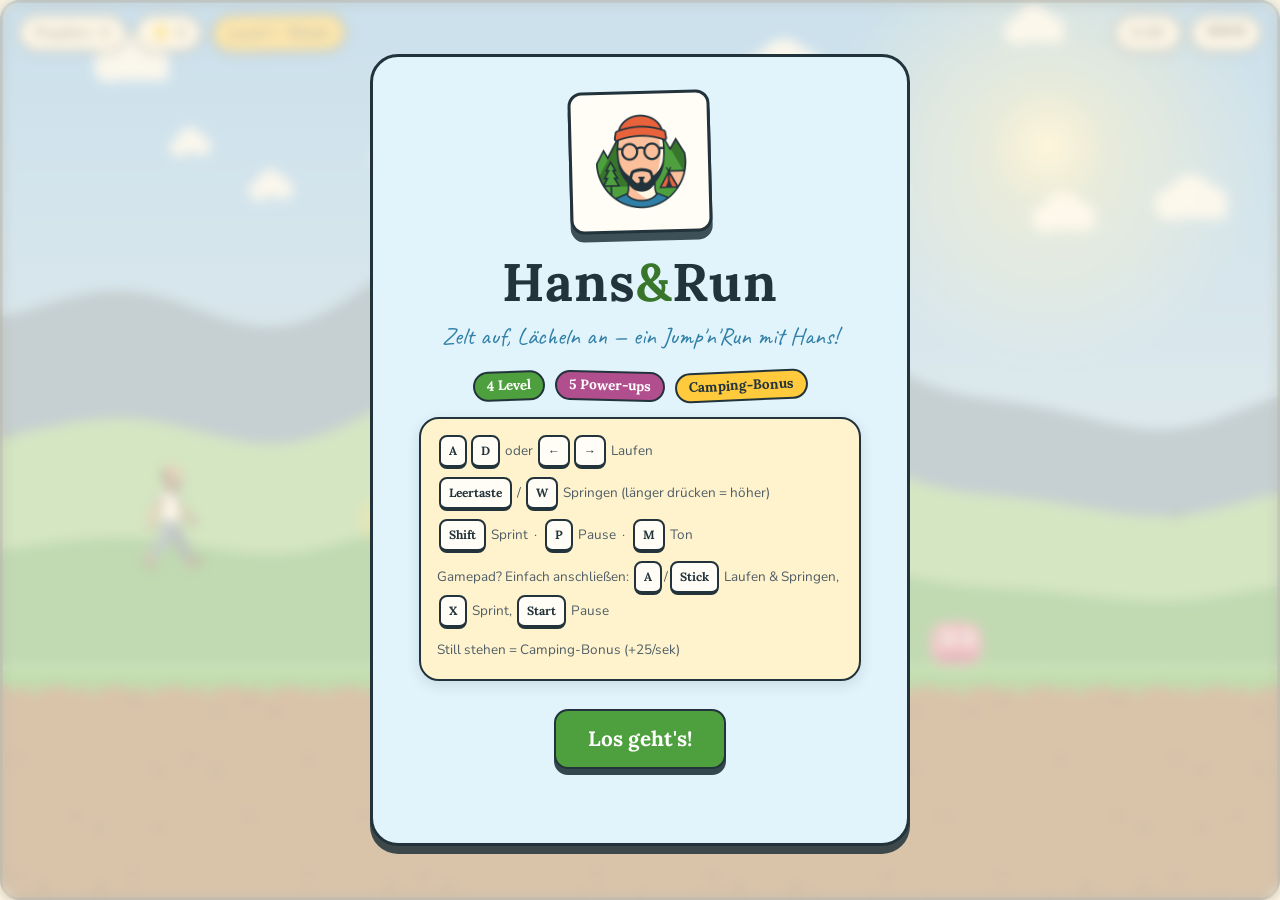
==== games/hans-and-run/index.html @ c3735a1e "hans&run integriert" ====
<!DOCTYPE html>
<html lang="de">
<head>
<meta charset="UTF-8">
<meta name="viewport" content="width=device-width, initial-scale=1.0, user-scalable=no, viewport-fit=cover">
<title>Hans&amp;Run</title>
<link rel="stylesheet" href="css/camper-hans.css">
<link rel="stylesheet" href="style.css">
<link rel="icon" href="images/logos/logo-hans-emblem.png">
</head>
<body class="ch-body">
  <div id="game-wrap">
    <canvas id="game"></canvas>

    <!-- HUD -->
    <div id="hud">
      <div class="hud-left">
        <div class="hud-item" id="hud-score"> 0</div>
        <div class="hud-item" id="hud-coins"> 0</div>
      </div>
      <div class="hud-center" id="hud-level">Level 1</div>
      <div class="hud-right">
        <div class="hud-item" id="hud-time"> 0:00</div>
        <div class="hud-item" id="hud-lives">x 3</div>
      </div>
    </div>
    <div id="powerbar"></div>

    <!-- Debug: Level-Auswahl (Taste L oder URL ?debug=1) -->
    <div id="debug-panel" class="hidden">
      <b>Debug: Level waehlen</b>
      <div class="hint">Taste L: Panel zu/auf</div>
      <div id="debug-levels"></div>
    </div>

    <!-- Touch controls -->
    <div id="touch" class="hidden">
      <div class="touch-side">
        <button class="tbtn" id="btn-left" aria-label="Links">&#9664;</button>
        <button class="tbtn" id="btn-right" aria-label="Rechts">&#9654;</button>
      </div>
      <div class="touch-side">
        <button class="tbtn big" id="btn-jump" aria-label="Springen">&#8679;</button>
      </div>
    </div>

    <!-- Overlays / Menues im Camper-Hans-Stil -->
    <div id="overlay" class="overlay">
      <div class="panel" id="panel-start">
        <span class="ch-sticker ch-float"><img src="images/logos/logo-hans-emblem.png" alt="Camper Hans Logo" class="mascot"></span>
        <h1 class="ch-h1">Hans<em>&amp;</em>Run</h1>
        <p class="subtitle">Zelt auf, L&auml;cheln an — ein Jump'n'Run mit Hans!</p>
        <div class="badge-row">
          <span class="ch-badge ch-badge-forest">4 Level</span>
          <span class="ch-badge ch-badge-berry">5 Power-ups</span>
          <span class="ch-badge">Camping-Bonus</span>
        </div>
        <div class="ch-card ch-card-sun ch-card-tight controls-hint">
          <div class="key-row"><span class="key">A</span><span class="key">D</span> oder <span class="key">&#8592;</span><span class="key">&#8594;</span> Laufen</div>
          <div class="key-row"><span class="key">Leertaste</span> / <span class="key">W</span> Springen (l&#228;nger dr&#252;cken = h&#246;her)</div>
          <div class="key-row"><span class="key">Shift</span> Sprint &nbsp;&middot;&nbsp; <span class="key">P</span> Pause &nbsp;&middot;&nbsp; <span class="key">M</span> Ton</div>
          <div class="key-row">Gamepad? Einfach anschlie&szlig;en: <span class="key">A</span>/<span class="key">Stick</span> Laufen &amp; Springen, <span class="key">X</span> Sprint, <span class="key">Start</span> Pause</div>
          <div class="key-row">Still stehen = Camping-Bonus (+25/sek)</div>
        </div>
        <button class="ch-btn ch-btn-primary ch-btn-lg" id="btn-start">Los geht's!</button>
        <p class="ch-hand best" id="best-score"></p>
      </div>

      <div class="panel hidden" id="panel-pause">
        <h2 class="ch-h2">Zelt-Pause</h2>
        <p class="ch-hand">Kaffee holen — Hans wartet am Lagerfeuer!</p>
        <button class="ch-btn ch-btn-primary" id="btn-resume">Weiter</button>
        <button class="ch-btn ch-btn-sky" id="btn-restart-pause">Level neu aufbauen</button>
        <button class="ch-btn ch-btn-ghost" id="btn-quit">Zur&#252;ck zum Titel</button>
      </div>

      <div class="panel hidden" id="panel-complete">
        <h2 class="ch-h2" id="complete-title">Level geschafft!</h2>
        <p class="ch-hand">Zeit f&#252;r ein Stockbrot.</p>
        <div class="stats" id="complete-stats"></div>
        <button class="ch-btn ch-btn-primary" id="btn-next">Weiter geht's</button>
      </div>

      <div class="panel hidden" id="panel-gameover">
        <h2 class="ch-h2">Ups — Zelt umgefallen!</h2>
        <p class="ch-hand">Kein Problem, Hans baut es wieder auf.</p>
        <div class="stats" id="gameover-stats"></div>
        <button class="ch-btn ch-btn-primary" id="btn-tryagain">Nochmal!</button>
        <button class="ch-btn ch-btn-ghost" id="btn-quit2">Zur&#252;ck zum Titel</button>
      </div>

      <div class="panel hidden" id="panel-win">
        <span class="ch-sticker ch-sticker-right ch-float"><img src="Hans_mashmellow.png" alt="Hans mit Marshmallow" class="mascot"></span>
        <h2 class="ch-h2">Ferien komplett!</h2>
        <p class="ch-hand">Bis bald am Lagerfeuer! — Hans</p>
        <div class="stats" id="win-stats"></div>
        <button class="ch-btn ch-btn-primary" id="btn-win-restart">Von vorn</button>
      </div>
    </div>

    <div id="mute-indicator" class="hidden">&#128263; Ton aus</div>
    <div id="toasts"></div>
  </div>

  <script src="js/game.js"></script>
</body>
</html>
---- games/hans-and-run/css/camper-hans.css ----
/* ============================================================
   CAMPER HANS – Corporate Identity Stylesheet
   Version 1.2.1
   Kopiere diese Datei in dein Projekt und nutze die ch-Klassen.
   Source of Truth für Werte: tokens/camper-hans.tokens.json
   ============================================================ */

/* ---------- Google Fonts (einmal pro Seite einbinden) ---------- */
@import url('https://fonts.googleapis.com/css2?family=Lora:wght@500;600;700&family=Nunito:wght@400;600;700&family=Caveat:wght@500;600;700&display=swap');

/* ---------- Design-Tokens ---------- */
:root {
  /* Farben */
  --ch-cream:        #FFF6E3;
  --ch-paper:        #FFFDF5;
  --ch-night:        #22333B;
  --ch-night-soft:   #4E5D66;

  --ch-forest:       #4E9F3D;
  --ch-forest-dark:  #37762B;
  --ch-forest-soft:  #E4F2DC;

  --ch-sky:          #6FC3E8;
  --ch-lake:         #2F7FA6;
  --ch-sky-soft:     #E1F3FB;

  --ch-sun:          #FFCB3C;
  --ch-sun-dark:     #F0AE1F;
  --ch-sun-soft:     #FFF3CE;

  --ch-campfire:     #E8623C;
  --ch-campfire-dark:#C6451F;
  --ch-fire-soft:    #FCE3D9;

  --ch-wood:         #8B5A2B;
  --ch-wood-dark:    #6E431F;
  --ch-wood-soft:    #F3E6D7;

  --ch-berry:        #B14E8D;
  --ch-berry-soft:   #F9E1F1;

  /* Schriften */
  --ch-font-display: 'Lora', serif;
  --ch-font-body:    'Nunito', sans-serif;
  --ch-font-hand:    'Caveat', cursive;

  /* Größen */
  --ch-radius-sm: 8px;
  --ch-radius-md: 14px;
  --ch-radius-lg: 20px;
  --ch-radius-xl: 28px;
  --ch-radius-pill: 999px;

  --ch-space-3xs: 4px;
  --ch-space-2xs: 8px;
  --ch-space-xs:  12px;
  --ch-space-sm:  16px;
  --ch-space-md:  24px;
  --ch-space-lg:  32px;
  --ch-space-xl:  48px;
  --ch-space-2xl: 64px;
  --ch-space-3xl: 96px;

  /* Schatten */
  --ch-shadow-soft:   0 4px 14px rgba(34, 51, 59, 0.12);
  --ch-shadow-pop:    0 6px 0 rgba(34, 51, 59, 0.9);
  --ch-shadow-sticker: 0 8px 0 rgba(34, 51, 59, 0.85);

  /* Bewegung */
  --ch-fast:   120ms;
  --ch-normal: 200ms;
  --ch-slow:   300ms;
  --ch-spring: cubic-bezier(0.34, 1.56, 0.64, 1);
}

/* ---------- Basis ---------- */
* { box-sizing: border-box; }

.ch-body, body.ch-body {
  margin: 0;
  background-color: var(--ch-cream);
  color: var(--ch-night);
  font-family: var(--ch-font-body);
  font-size: 16px;
  line-height: 1.6;
}

.ch-container {
  max-width: 1080px;
  margin: 0 auto;
  padding: 0 var(--ch-space-sm);
}

/* Überschriften: rund, verspielt, immer Display-Font */
h1.ch-h1, h2.ch-h2, h3.ch-h3,
.ch-h1, .ch-h2, .ch-h3 {
  font-family: var(--ch-font-display);
  line-height: 1.15;
  margin: 0 0 var(--ch-space-xs);
  color: var(--ch-night);
}

.ch-h1 { font-size: clamp(2rem, 5vw, 3.25rem); font-weight: 700; }
.ch-h2 { font-size: clamp(1.5rem, 3.5vw, 2rem);   font-weight: 700; }
.ch-h3 { font-size: clamp(1.125rem, 2.5vw, 1.5rem); font-weight: 700; }

.ch-h1 em, .ch-h2 em, .ch-title em {
  font-style: normal;
  color: var(--ch-forest-dark);
}

.ch-hand {
  font-family: var(--ch-font-hand);
  font-size: 1.35em;
  color: var(--ch-campfire-dark);
}

.ch-lead { font-size: 1.125rem; color: var(--ch-night-soft); }

.ch-hr {
  border: none;
  border-top: 3px dashed var(--ch-wood);
  margin: var(--ch-space-md) 0;
}

.ch-link {
  color: var(--ch-lake);
  font-weight: 700;
  text-decoration: underline;
  text-decoration-style: dotted;
  text-underline-offset: 3px;
}
.ch-link:hover { color: var(--ch-campfire-dark); }

/* ---------- Buttons (Sticker-Stil mit Pop-Schatten) ---------- */
.ch-btn {
  display: inline-flex;
  align-items: center;
  gap: var(--ch-space-2xs);
  font-family: var(--ch-font-display);
  font-weight: 700;
  font-size: 1.05rem;
  padding: var(--ch-space-2xs) var(--ch-space-md);
  min-height: 48px;
  border: 2px solid var(--ch-night);
  border-radius: var(--ch-radius-md);
  background: var(--ch-paper);
  color: var(--ch-night);
  cursor: pointer;
  box-shadow: var(--ch-shadow-pop);
  transition: transform var(--ch-fast) var(--ch-spring),
              box-shadow var(--ch-fast) var(--ch-spring),
              background-color var(--ch-fast) ease;
  text-decoration: none;
  user-select: none;
}
.ch-btn:hover { transform: translateY(2px); box-shadow: 0 4px 0 rgba(34, 51, 59, 0.9); }
.ch-btn:active { transform: translateY(6px); box-shadow: 0 0 0 rgba(34, 51, 59, 0.9); }
.ch-btn:focus-visible { outline: 3px solid var(--ch-sun); outline-offset: 2px; }
.ch-btn:disabled { opacity: 0.5; cursor: not-allowed; transform: none; box-shadow: var(--ch-shadow-pop); }

.ch-btn-primary { background: var(--ch-forest); color: #fff; }
.ch-btn-primary:hover { background: var(--ch-forest-dark); }

.ch-btn-sun { background: var(--ch-sun); color: var(--ch-night); }
.ch-btn-sun:hover { background: var(--ch-sun-dark); }

.ch-btn-sky { background: var(--ch-sky); color: var(--ch-night); }
.ch-btn-sky:hover { background: var(--ch-lake); color: #fff; }

.ch-btn-fire { background: var(--ch-campfire); color: #fff; }
.ch-btn-fire:hover { background: var(--ch-campfire-dark); }

.ch-btn-berry { background: var(--ch-berry); color: #fff; }
.ch-btn-berry:hover { background: #8E3B70; }

.ch-btn-ghost {
  background: transparent;
  box-shadow: none;
  border-color: var(--ch-night-soft);
  border-style: dashed;
}
.ch-btn-ghost:hover { box-shadow: none; background: var(--ch-sun-soft); }

.ch-btn-sm { min-height: 38px; font-size: 0.9rem; padding: 6px var(--ch-space-sm); }
.ch-btn-lg { min-height: 60px; font-size: 1.3rem; padding: var(--ch-space-xs) var(--ch-space-lg); }

/* ---------- Cards (Lagerplatz für Inhalte) ---------- */
.ch-card {
  background: var(--ch-paper);
  border: 2px solid var(--ch-night);
  border-radius: var(--ch-radius-lg);
  box-shadow: var(--ch-shadow-soft);
  padding: var(--ch-space-md);
  margin-bottom: var(--ch-space-sm);
}
.ch-card-tight { padding: var(--ch-space-sm); }

.ch-card > h3, .ch-card > .ch-h3 { margin-top: 0; }

.ch-card-sun    { background: var(--ch-sun-soft); }
.ch-card-sky    { background: var(--ch-sky-soft); }
.ch-card-forest { background: var(--ch-forest-soft); }
.ch-card-fire   { background: var(--ch-fire-soft); }
.ch-card-wood   { background: var(--ch-wood-soft); }
.ch-card-berry  { background: var(--ch-berry-soft); }

.ch-grid { display: grid; gap: var(--ch-space-sm); }
.ch-grid-2 { grid-template-columns: repeat(auto-fit, minmax(260px, 1fr)); }
.ch-grid-3 { grid-template-columns: repeat(auto-fit, minmax(220px, 1fr)); }
.ch-grid-4 { grid-template-columns: repeat(auto-fit, minmax(180px, 1fr)); }

/* ---------- Badges & Tags (Sticker-Stil) ---------- */
.ch-badge {
  display: inline-block;
  font-family: var(--ch-font-display);
  font-weight: 700;
  font-size: 0.85rem;
  padding: 2px var(--ch-space-xs);
  border: 2px solid var(--ch-night);
  border-radius: var(--ch-radius-pill);
  background: var(--ch-sun);
  color: var(--ch-night);
  transform: rotate(-2deg);
}
.ch-badge-forest { background: var(--ch-forest); color: #fff; }
.ch-badge-sun    { background: var(--ch-sun); }
.ch-badge-sky    { background: var(--ch-sky); }
.ch-badge-fire   { background: var(--ch-campfire); color: #fff; }
.ch-badge-wood   { background: var(--ch-wood); color: #fff; }
.ch-badge-berry  { background: var(--ch-berry); color: #fff; }

.ch-tag {
  display: inline-block;
  font-size: 0.8rem;
  font-weight: 700;
  padding: 2px 10px;
  border-radius: var(--ch-radius-sm);
  background: var(--ch-forest-soft);
  color: var(--ch-forest-dark);
  border: 1px solid currentColor;
}
.ch-tag i { font-style: normal; margin-right: 4px; }

/* ---------- Sticker (Bilder/Gadget mit Dickem Rand) ---------- */
.ch-sticker {
  display: inline-block;
  border: 3px solid var(--ch-night);
  border-radius: var(--ch-radius-md);
  box-shadow: var(--ch-shadow-sticker);
  background: var(--ch-paper);
  padding: var(--ch-space-2xs);
  transform: rotate(-1.5deg);
}
.ch-sticker img { display: block; border-radius: calc(var(--ch-radius-md) - 2px); }
.ch-sticker-right { transform: rotate(1.5deg); }

/* ---------- Alerts (Lagerfeuer-Durchsagen) ---------- */
.ch-alert {
  border: 2px solid var(--ch-night);
  border-left-width: 10px;
  border-radius: var(--ch-radius-md);
  background: var(--ch-paper);
  padding: var(--ch-space-sm) var(--ch-space-md);
  margin-bottom: var(--ch-space-sm);
  box-shadow: var(--ch-shadow-soft);
}
.ch-alert-title {
  font-family: var(--ch-font-display);
  font-weight: 700;
  margin: 0 0 var(--ch-space-3xs);
}
.ch-alert-info    { background: var(--ch-sky-soft);    border-left-color: var(--ch-lake); }
.ch-alert-success { background: var(--ch-forest-soft); border-left-color: var(--ch-forest-dark); }
.ch-alert-warning { background: var(--ch-sun-soft);    border-left-color: var(--ch-sun-dark); }
.ch-alert-error   { background: var(--ch-fire-soft);    border-left-color: var(--ch-campfire-dark); color: var(--ch-campfire-dark); }
.ch-alert-error .ch-alert-title { color: var(--ch-campfire-dark); }

/* ---------- Formulare ---------- */
.ch-label {
  display: block;
  font-family: var(--ch-font-display);
  font-weight: 600;
  margin-bottom: var(--ch-space-3xs);
}

.ch-input, .ch-textarea, .ch-select {
  font-family: var(--ch-font-body);
  font-size: 1rem;
  color: var(--ch-night);
  background: var(--ch-paper);
  border: 2px solid var(--ch-night);
  border-radius: var(--ch-radius-md);
  padding: var(--ch-space-2xs) var(--ch-space-xs);
  min-height: 48px;
  width: 100%;
  transition: box-shadow var(--ch-fast) ease, transform var(--ch-fast) var(--ch-spring);
}
.ch-input:focus, .ch-textarea:focus, .ch-select:focus {
  outline: none;
  box-shadow: 0 0 0 4px var(--ch-sun-soft), 0 4px 0 var(--ch-sun);
  transform: translateY(-2px);
}

.ch-textarea { min-height: 120px; resize: vertical; }

.ch-help {
  font-size: 0.85rem;
  color: var(--ch-night-soft);
  margin-top: var(--ch-space-3xs);
}

/* ---------- Header & Navigation (Wegweiser) ---------- */
.ch-header {
  background: var(--ch-paper);
  border-bottom: 3px solid var(--ch-night);
  box-shadow: var(--ch-shadow-soft);
  position: sticky;
  top: 0;
  z-index: 50;
}
.ch-header-inner {
  display: flex;
  align-items: center;
  justify-content: space-between;
  gap: var(--ch-space-sm);
  padding: var(--ch-space-2xs) var(--ch-space-sm);
  max-width: 1080px;
  margin: 0 auto;
  flex-wrap: wrap;
}
.ch-logo {
  font-family: var(--ch-font-display);
  font-weight: 700;
  font-size: 1.4rem;
  color: var(--ch-night);
  text-decoration: none;
  display: inline-flex;
  align-items: center;
  gap: var(--ch-space-2xs);
}
.ch-logo b { color: var(--ch-forest-dark); }

/* Logo-Bilder (images/logos/): Emblem im Header, Porträt für Steckbrief-Ecken */
.ch-logo img {
  height: 36px;
  width: auto;
  border-radius: var(--ch-radius-pill);
}
.ch-logo-sm img { height: 28px; }
.ch-logo-lg img { height: 56px; }

.ch-portrait {
  border: 3px solid var(--ch-night);
  border-radius: var(--ch-radius-pill);
  box-shadow: var(--ch-shadow-soft);
  height: 64px;
  width: 64px;
  object-fit: cover;
}
.ch-portrait-lg { height: 120px; width: 120px; }
.ch-portrait-sm { height: 40px; width: 40px; }

.ch-nav { display: flex; gap: var(--ch-space-2xs); flex-wrap: wrap; }
.ch-nav a {
  font-family: var(--ch-font-display);
  font-weight: 600;
  color: var(--ch-night);
  text-decoration: none;
  padding: 6px var(--ch-space-xs);
  border-radius: var(--ch-radius-pill);
  border: 2px solid transparent;
  transition: background-color var(--ch-fast) ease, border-color var(--ch-fast) ease;
}
.ch-nav a:hover { background: var(--ch-sun-soft); border-color: var(--ch-sun-dark); }
.ch-nav a.ch-active { background: var(--ch-forest); color: #fff; }

/* ---------- Hero (Startwiese) ---------- */
.ch-hero {
  background-image: url('../images/background-cover-mit-Hans2.png');
  background-size: cover;
  background-position: center;
  border-bottom: 3px solid var(--ch-night);
  padding: var(--ch-space-3xl) var(--ch-space-sm);
  text-align: center;
}
.ch-hero-inner { max-width: 720px; margin: 0 auto; }
.ch-hero h1 {
  font-family: var(--ch-font-display);
  font-size: clamp(2.25rem, 6vw, 4rem);
  font-weight: 700;
  margin: 0 0 var(--ch-space-2xs);
  color: var(--ch-night);
  text-shadow: 0 2px 0 rgba(255, 253, 245, 0.85);
}

/* ---------- Footer (Lagerfeuer-Stelle) ---------- */
.ch-footer {
  background: var(--ch-wood);
  color: var(--ch-cream);
  border-top: 3px solid var(--ch-night);
  margin-top: var(--ch-space-xl);
  padding: var(--ch-space-lg) var(--ch-space-sm) var(--ch-space-md);
}
.ch-footer a { color: var(--ch-sun); }
.ch-footer-cols {
  display: grid;
  gap: var(--ch-space-md);
  grid-template-columns: repeat(auto-fit, minmax(200px, 1fr));
  max-width: 1080px;
  margin: 0 auto;
}
.ch-footer h4 {
  font-family: var(--ch-font-display);
  margin: 0 0 var(--ch-space-2xs);
}
.ch-footer-copy {
  text-align: center;
  font-family: var(--ch-font-hand);
  font-size: 1.3rem;
  margin-top: var(--ch-space-md);
  opacity: 0.9;
}

/* ---------- Spiele-Elemente (Browsergames) ---------- */
.ch-hud {
  display: flex;
  gap: var(--ch-space-xs);
  align-items: center;
  flex-wrap: wrap;
  background: var(--ch-paper);
  border: 3px solid var(--ch-night);
  border-radius: var(--ch-radius-md);
  padding: var(--ch-space-2xs) var(--ch-space-sm);
  box-shadow: var(--ch-shadow-soft);
}

.ch-progress {
  width: 100%;
  height: 20px;
  background: var(--ch-paper);
  border: 2px solid var(--ch-night);
  border-radius: var(--ch-radius-pill);
  overflow: hidden;
}
.ch-progress-bar {
  display: block;
  height: 100%;
  background: repeating-linear-gradient(
    45deg,
    var(--ch-forest) 0 10px,
    var(--ch-forest-dark) 10px 20px
  );
  border-radius: var(--ch-radius-pill);
  transition: width var(--ch-slow) var(--ch-spring);
}
.ch-progress-bar.ch-fire   { background: repeating-linear-gradient(45deg, var(--ch-campfire) 0 10px, var(--ch-campfire-dark) 10px 20px); }
.ch-progress-bar.ch-sun    { background: repeating-linear-gradient(45deg, var(--ch-sun) 0 10px, var(--ch-sun-dark) 10px 20px); }
.ch-progress-bar.ch-berry  { background: repeating-linear-gradient(45deg, var(--ch-berry) 0 10px, #8E3B70 10px 20px); }

.ch-tooltip-wrap { position: relative; display: inline-block; }
.ch-tooltip {
  position: absolute;
  bottom: calc(100% + 8px);
  left: 50%;
  transform: translateX(-50%) rotate(-1deg);
  background: var(--ch-night);
  color: var(--ch-sun-soft);
  font-family: var(--ch-font-hand);
  font-size: 1.1rem;
  padding: 2px 12px;
  border-radius: var(--ch-radius-sm);
  white-space: nowrap;
  opacity: 0;
  pointer-events: none;
  transition: opacity var(--ch-fast) ease;
  z-index: 20;
}
.ch-tooltip-wrap:hover .ch-tooltip,
.ch-tooltip-wrap:focus-within .ch-tooltip { opacity: 1; }

/* Score-Zähler etc. */
.ch-stat {
  font-family: var(--ch-font-display);
  font-size: 1.5rem;
  font-weight: 700;
  color: var(--ch-forest-dark);
}
.ch-stat small {
  display: block;
  font-family: var(--ch-font-body);
  font-size: 0.8rem;
  font-weight: 700;
  color: var(--ch-night-soft);
  text-transform: uppercase;
  letter-spacing: 0.06em;
}

/* Wackel-Animation für Fehler/Feedback im Spiel */
@keyframes ch-shake {
  0%, 100% { transform: translateX(0); }
  20% { transform: translateX(-6px); }
  40% { transform: translateX(6px); }
  60% { transform: translateX(-4px); }
  80% { transform: translateX(4px); }
}
.ch-shake { animation: ch-shake var(--ch-slow) ease; }

/* Hüpf-Animation für Erfolge / Hover-Belohnung */
@keyframes ch-bounce {
  0%, 100% { transform: translateY(0) scale(1); }
  40% { transform: translateY(-10px) scale(1.05); }
  60% { transform: translateY(-4px) scale(1.02); }
}
.ch-bounce { animation: ch-bounce var(--ch-slow) var(--ch-spring); }

/* Leichte Schwebe-Animation für Sticker/Maskottchen */
@keyframes ch-float {
  0%, 100% { transform: translateY(0) rotate(-1.5deg); }
  50% { transform: translateY(-8px) rotate(1deg); }
}
.ch-float { animation: ch-float 3s ease-in-out infinite; }

/* ---------- Utilities ---------- */
.ch-text-center { text-align: center; }
.ch-text-muted   { color: var(--ch-night-soft); }
.ch-mt-sm  { margin-top: var(--ch-space-sm); }
.ch-mt-md  { margin-top: var(--ch-space-md); }
.ch-mt-lg  { margin-top: var(--ch-space-lg); }
.ch-mb-sm  { margin-bottom: var(--ch-space-sm); }
.ch-mb-md  { margin-bottom: var(--ch-space-md); }

/*---------- Reduced Motion: Animationen respektieren ---------- */
@media (prefers-reduced-motion: reduce) {
  .ch-shake, .ch-bounce, .ch-float { animation: none; }
  .ch-btn, .ch-input { transition: none; }
}
---- games/hans-and-run/style.css ----
/* ============================================================
   Hans & Run – Spiel-UI im Camper-Hans-Stil
   Alle Farben, Fonts, Radien und Schatten kommen aus
   css/camper-hans.css (--ch-*-Tokens). Keine eigenen Farben.
   ============================================================ */

* { margin: 0; padding: 0; box-sizing: border-box; }

html, body {
  width: 100%; height: 100%;
  overflow: hidden;
  background: var(--ch-cream);
  font-family: var(--ch-font-body);
  -webkit-tap-highlight-color: transparent;
  user-select: none;
}

#game-wrap {
  position: fixed; inset: 0;
  background: var(--ch-cream);
}

#game {
  position: absolute; inset: 0;
  width: 100%; height: 100%;
  display: block;
  image-rendering: auto;
  border: 3px solid var(--ch-night);
  border-radius: var(--ch-radius-lg);
  box-shadow: var(--ch-shadow-soft);
}

/* ---------- HUD (Sticker-Chips auf Creme-Papier) ---------- */
#hud {
  position: absolute; top: 0; left: 0; right: 0;
  display: flex; justify-content: space-between; align-items: flex-start;
  padding: 14px 18px;
  pointer-events: none;
  z-index: 5;
  gap: 10px;
}
.hud-left, .hud-right { display: flex; gap: 8px; }
.hud-right { margin-left: auto; }
.hud-item {
  font-family: var(--ch-font-display);
  font-weight: 700; font-size: 16px; letter-spacing: .5px;
  color: var(--ch-night);
  background: var(--ch-paper);
  border: 2px solid var(--ch-night);
  border-radius: var(--ch-radius-pill);
  padding: 4px 14px;
  box-shadow: var(--ch-shadow-soft);
  display: flex; align-items: center; gap: 7px;
}
.hud-center {
  font-family: var(--ch-font-display);
  font-weight: 700; font-size: 15px;
  color: var(--ch-night);
  background: var(--ch-sun);
  border: 2px solid var(--ch-night);
  border-radius: var(--ch-radius-pill);
  padding: 5px 14px;
  transform: rotate(-1deg);
  box-shadow: var(--ch-shadow-soft);
}

#powerbar {
  position: absolute; left: 18px; top: 56px;
  display: flex; flex-direction: column; gap: 6px;
  z-index: 5; pointer-events: none;
}
.pu-chip {
  display: flex; align-items: center; gap: 8px;
  background: var(--ch-paper);
  border: 2px solid var(--ch-night);
  padding: 4px 12px 4px 9px;
  border-radius: var(--ch-radius-pill);
  color: var(--ch-night);
  font-size: 12px; font-weight: 700;
  box-shadow: var(--ch-shadow-soft);
}
.pu-chip .bar {
  width: 46px; height: 6px;
  border-radius: var(--ch-radius-pill);
  background: var(--ch-berry-soft);
  border: 1px solid var(--ch-night);
  overflow: hidden;
}
.pu-chip .bar i {
  display: block; height: 100%;
  border-radius: var(--ch-radius-pill);
  background: var(--ch-berry);
  transition: width .1s linear;
}

/* ---------- Overlays / Menues ---------- */
/* ---------- Debug: Level-Auswahl ---------- */
#debug-panel {
  position: absolute; top: 66px; left: 18px; z-index: 12;
  background: var(--ch-paper);
  border: 2px solid var(--ch-night);
  border-radius: var(--ch-radius-md);
  box-shadow: var(--ch-shadow-sticker);
  padding: 12px 14px;
  display: flex; flex-direction: column; gap: 8px;
  font-size: 13px; color: var(--ch-night);
}
#debug-panel .hint { font-size: 11px; color: var(--ch-night-soft); }
#debug-levels { display: flex; flex-direction: column; gap: 6px; }

/* ---------- Overlays / Menues ---------- */
.overlay {
  position: absolute; inset: 0; z-index: 10;
  display: flex; align-items: center; justify-content: center;
  background: rgba(255, 246, 227, .68);
  backdrop-filter: blur(6px);
  transition: opacity .25s ease;
  overflow: auto;
  padding: 24px 16px;
}
.overlay.hidden { opacity: 0; pointer-events: none; }

.panel {
  text-align: center;
  color: var(--ch-night);
  background: var(--ch-paper);
  border: 3px solid var(--ch-night);
  border-radius: var(--ch-radius-xl);
  padding: 34px 46px 30px;
  max-width: min(92vw, 540px);
  box-shadow: var(--ch-shadow-sticker);
  animation: pop .35s var(--ch-spring);
}
.panel.hidden { display: none; }

/* Alle Menue-Panels (Start, Pause, Level geschafft, Game Over, Win):
   leichter Himmelston Himmel-Soft #E1F3FB (Nutzerwunsch) */
.panel { background: #E1F3FB; }

@keyframes pop {
  from { transform: scale(.92) rotate(-1.5deg); opacity: 0; }
  to   { transform: scale(1) rotate(0deg); opacity: 1; }
}

.panel h1 { font-size: clamp(2.4rem, 6vw, 3.3rem); margin: 10px 0 4px; letter-spacing: 1px; }
.panel h2 { font-size: clamp(1.6rem, 4vw, 2.05rem); margin-bottom: 4px; }

.subtitle {
  font-family: var(--ch-font-hand);
  font-size: 1.5rem;
  color: var(--ch-lake);
  margin-bottom: 16px;
}

.badge-row { display: flex; gap: 10px; justify-content: center; margin-bottom: 16px; flex-wrap: wrap; }
.badge-row .ch-badge:nth-child(2) { transform: rotate(1.5deg); }
.badge-row .ch-badge:nth-child(3) { transform: rotate(-2.5deg); }

.mascot {
  width: 120px; height: 120px;
  object-fit: contain; display: block;
}

.controls-hint {
  display: flex; flex-direction: column; gap: 8px;
  margin-bottom: 22px;
  font-size: 13.5px;
  color: var(--ch-night-soft);
  text-align: left;
}
.panel .ch-card { margin-bottom: 22px; }
.key-row { line-height: 26px; }
.key {
  display: inline-block; min-width: 26px;
  padding: 1px 8px; margin: 0 2px;
  background: var(--ch-paper);
  border: 2px solid var(--ch-night);
  border-bottom-width: 4px;
  border-radius: var(--ch-radius-sm);
  font-family: var(--ch-font-display);
  font-weight: 700; font-size: 12px;
  color: var(--ch-night);
  text-align: center;
}

.panel .ch-btn { margin: 6px 4px; }

.best {
  margin-top: 14px;
  min-height: 24px;
  color: var(--ch-campfire-dark);
}

.stats {
  color: var(--ch-night-soft);
  font-size: 16px; line-height: 1.9;
  margin-bottom: 18px;
}
.stats b {
  font-family: var(--ch-font-display);
  color: var(--ch-night);
}

/* ---------- Toasts (Zettel an der Zeltstange) ---------- */
#toasts {
  position: absolute; left: 50%; top: 18%; transform: translateX(-50%);
  z-index: 6; pointer-events: none;
  display: flex; flex-direction: column; align-items: center; gap: 8px;
}
.toast {
  padding: 8px 22px;
  border-radius: var(--ch-radius-pill);
  background: var(--ch-paper);
  border: 2px solid var(--ch-night);
  color: var(--ch-night);
  font-family: var(--ch-font-display);
  font-weight: 700; font-size: 17px; letter-spacing: .4px;
  box-shadow: var(--ch-shadow-soft);
  animation: toastIn 1.9s cubic-bezier(.2,1,.3,1) forwards;
}
@keyframes toastIn {
  0% { transform: translateY(18px) scale(.7); opacity: 0; }
  14% { transform: translateY(0) scale(1.08); opacity: 1; }
  22% { transform: scale(1); }
  78% { opacity: 1; transform: translateY(0); }
  100% { opacity: 0; transform: translateY(-34px); }
}

#mute-indicator {
  position: absolute; right: 16px; bottom: 14px; z-index: 6;
  background: var(--ch-paper);
  border: 2px solid var(--ch-night);
  color: var(--ch-night);
  border-radius: var(--ch-radius-pill);
  padding: 5px 14px;
  font-family: var(--ch-font-body);
  font-weight: 700; font-size: 13px;
  box-shadow: var(--ch-shadow-soft);
}

/* ---------- Touch-Steuerung (Sticker-Knoepfe) ---------- */
#touch {
  position: absolute; left: 0; right: 0; bottom: 0; z-index: 7;
  display: flex; justify-content: space-between;
  padding: 0 20px calc(20px + env(safe-area-inset-bottom));
}
#touch.hidden { display: none; }
.touch-side { display: flex; gap: 16px; }
.tbtn {
  width: 74px; height: 74px; border-radius: 50%;
  border: 3px solid var(--ch-night);
  background: var(--ch-paper);
  color: var(--ch-night);
  font-family: var(--ch-font-display);
  font-size: 26px; font-weight: 700;
  box-shadow: var(--ch-shadow-pop);
  cursor: pointer;
  touch-action: none;
}
.tbtn:active, .tbtn.pressed {
  background: var(--ch-sun-soft);
  transform: translateY(5px);
  box-shadow: 0 1px 0 rgba(34, 51, 59, .9);
}
.tbtn.big { width: 88px; height: 88px; font-size: 34px; background: var(--ch-forest); color: #fff; }
.tbtn.big:active, .tbtn.big.pressed { background: var(--ch-forest-dark); }
.hidden { display: none !important; }

@media (max-width: 720px) {
  .panel { padding: 26px 22px 24px; }
  .hud-item { font-size: 13px; padding: 3px 10px; }
  .mascot { width: 96px; height: 96px; }
}

/* Touch/Mobile (wie Touch-Button-Erkennung: Coarse-Pointer) */
@media (pointer: coarse), (any-pointer: coarse) {
  .hud-label { display: none; }      /* nur die Punktzahl statt 'Punkte 123' */
  #hud-level { display: none; }      /* Level-Name weglassen, Platz fuer HUD */
  .controls-hint { display: none; }  /* Tastenerklaerung ergibt auf Touch keinen Sinn */
  .hud-item { font-size: 14px; padding: 5px 12px; }  /* HUD-Chips etwas groesser */
}

/* Reduced Motion: keine Pop-/Toast-Animationen */
@media (prefers-reduced-motion: reduce) {
  .panel, .toast { animation: none; }
}
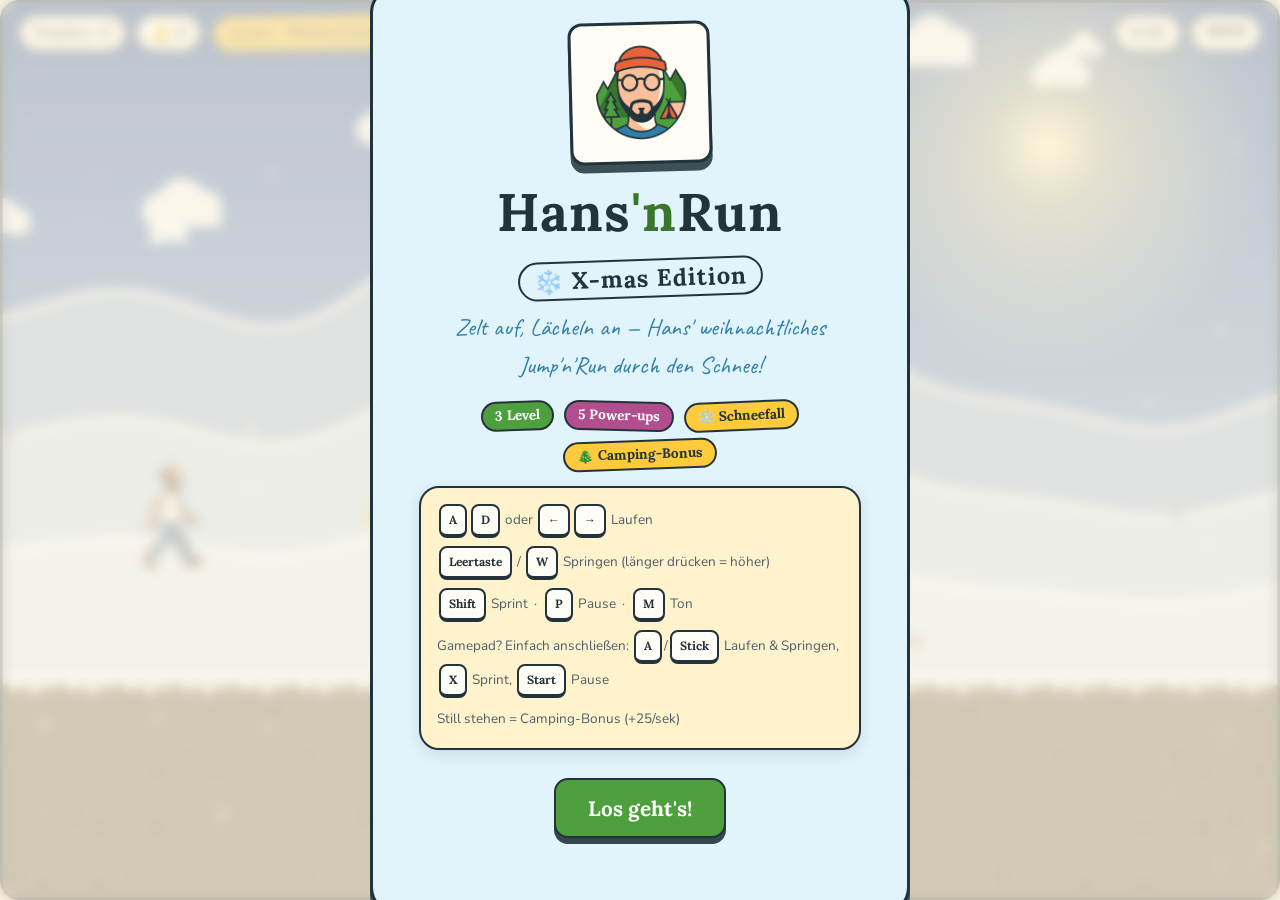
==== commit 5f2aa99d: "Hans 'n Run weihnachtlich gemacht" ====
--- a/games/hans-and-run/index.html
+++ b/games/hans-and-run/index.html
@@ -3,7 +3,7 @@
 <head>
 <meta charset="UTF-8">
 <meta name="viewport" content="width=device-width, initial-scale=1.0, user-scalable=no, viewport-fit=cover">
-<title>Hans&amp;Run</title>
+<title>Hans 'n Run – X-mas Edition</title>
 <link rel="stylesheet" href="css/camper-hans.css">
 <link rel="stylesheet" href="style.css">
 <link rel="icon" href="images/logos/logo-hans-emblem.png">
@@ -48,12 +48,13 @@
     <div id="overlay" class="overlay">
       <div class="panel" id="panel-start">
         <span class="ch-sticker ch-float"><img src="images/logos/logo-hans-emblem.png" alt="Camper Hans Logo" class="mascot"></span>
-        <h1 class="ch-h1">Hans<em>&amp;</em>Run</h1>
-        <p class="subtitle">Zelt auf, L&auml;cheln an — ein Jump'n'Run mit Hans!</p>
+        <h1 class="ch-h1">Hans<em>'n</em>Run <span class="xmas-tag">❄️ X-mas Edition</span></h1>
+        <p class="subtitle">Zelt auf, L&auml;cheln an — Hans' weihnachtliches Jump'n'Run durch den Schnee!</p>
         <div class="badge-row">
-          <span class="ch-badge ch-badge-forest">4 Level</span>
+          <span class="ch-badge ch-badge-forest">3 Level</span>
           <span class="ch-badge ch-badge-berry">5 Power-ups</span>
-          <span class="ch-badge">Camping-Bonus</span>
+          <span class="ch-badge">❄️ Schneefall</span>
+          <span class="ch-badge">🎄 Camping-Bonus</span>
         </div>
         <div class="ch-card ch-card-sun ch-card-tight controls-hint">
           <div class="key-row"><span class="key">A</span><span class="key">D</span> oder <span class="key">&#8592;</span><span class="key">&#8594;</span> Laufen</div>
--- a/games/hans-and-run/style.css
+++ b/games/hans-and-run/style.css
@@ -143,6 +143,19 @@
 }
 
 .panel h1 { font-size: clamp(2.4rem, 6vw, 3.3rem); margin: 10px 0 4px; letter-spacing: 1px; }
+
+.xmas-tag {
+  display: inline-block;
+  font-size: .45em;
+  vertical-align: middle;
+  background: var(--ch-sky-soft, #E1F3FB);
+  color: var(--ch-night);
+  border: 2px solid var(--ch-night);
+  border-radius: 999px;
+  padding: 4px 14px;
+  transform: rotate(-2deg);
+  white-space: nowrap;
+}
 .panel h2 { font-size: clamp(1.6rem, 4vw, 2.05rem); margin-bottom: 4px; }
 
 .subtitle {
